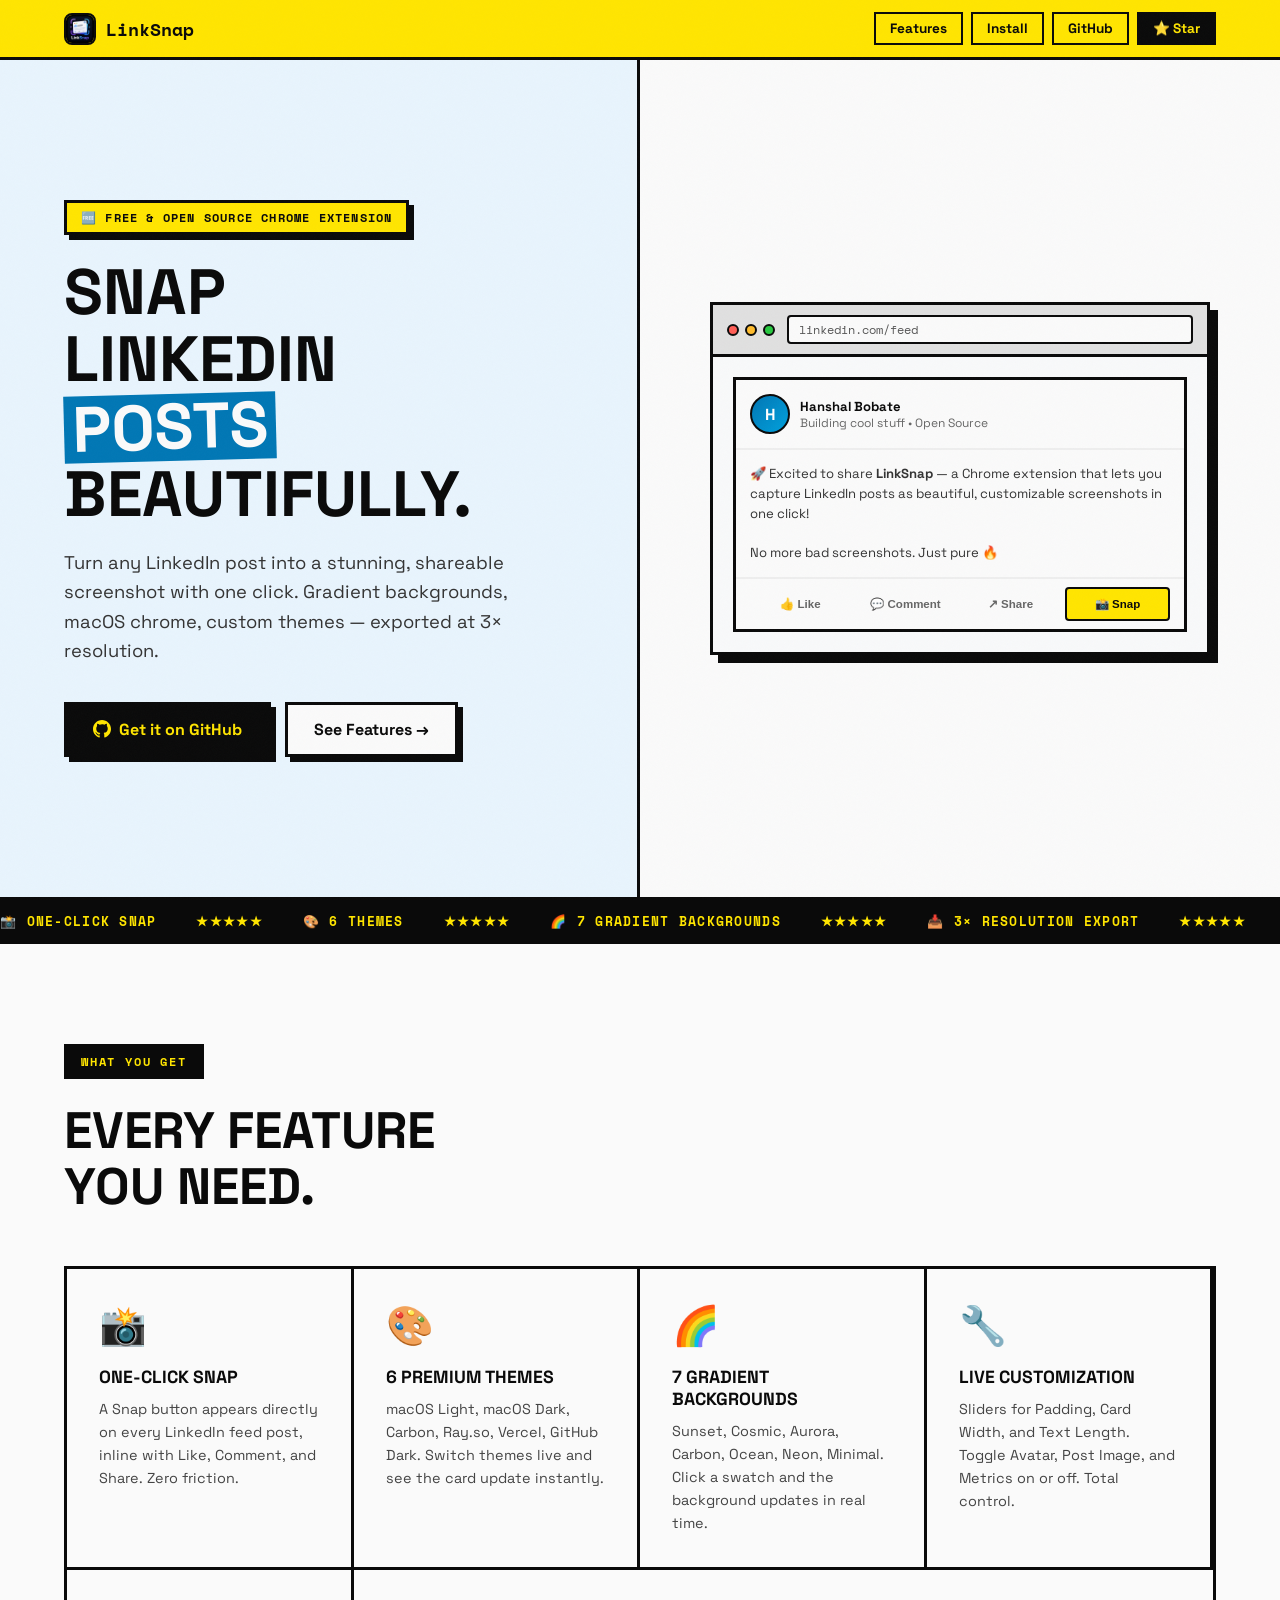
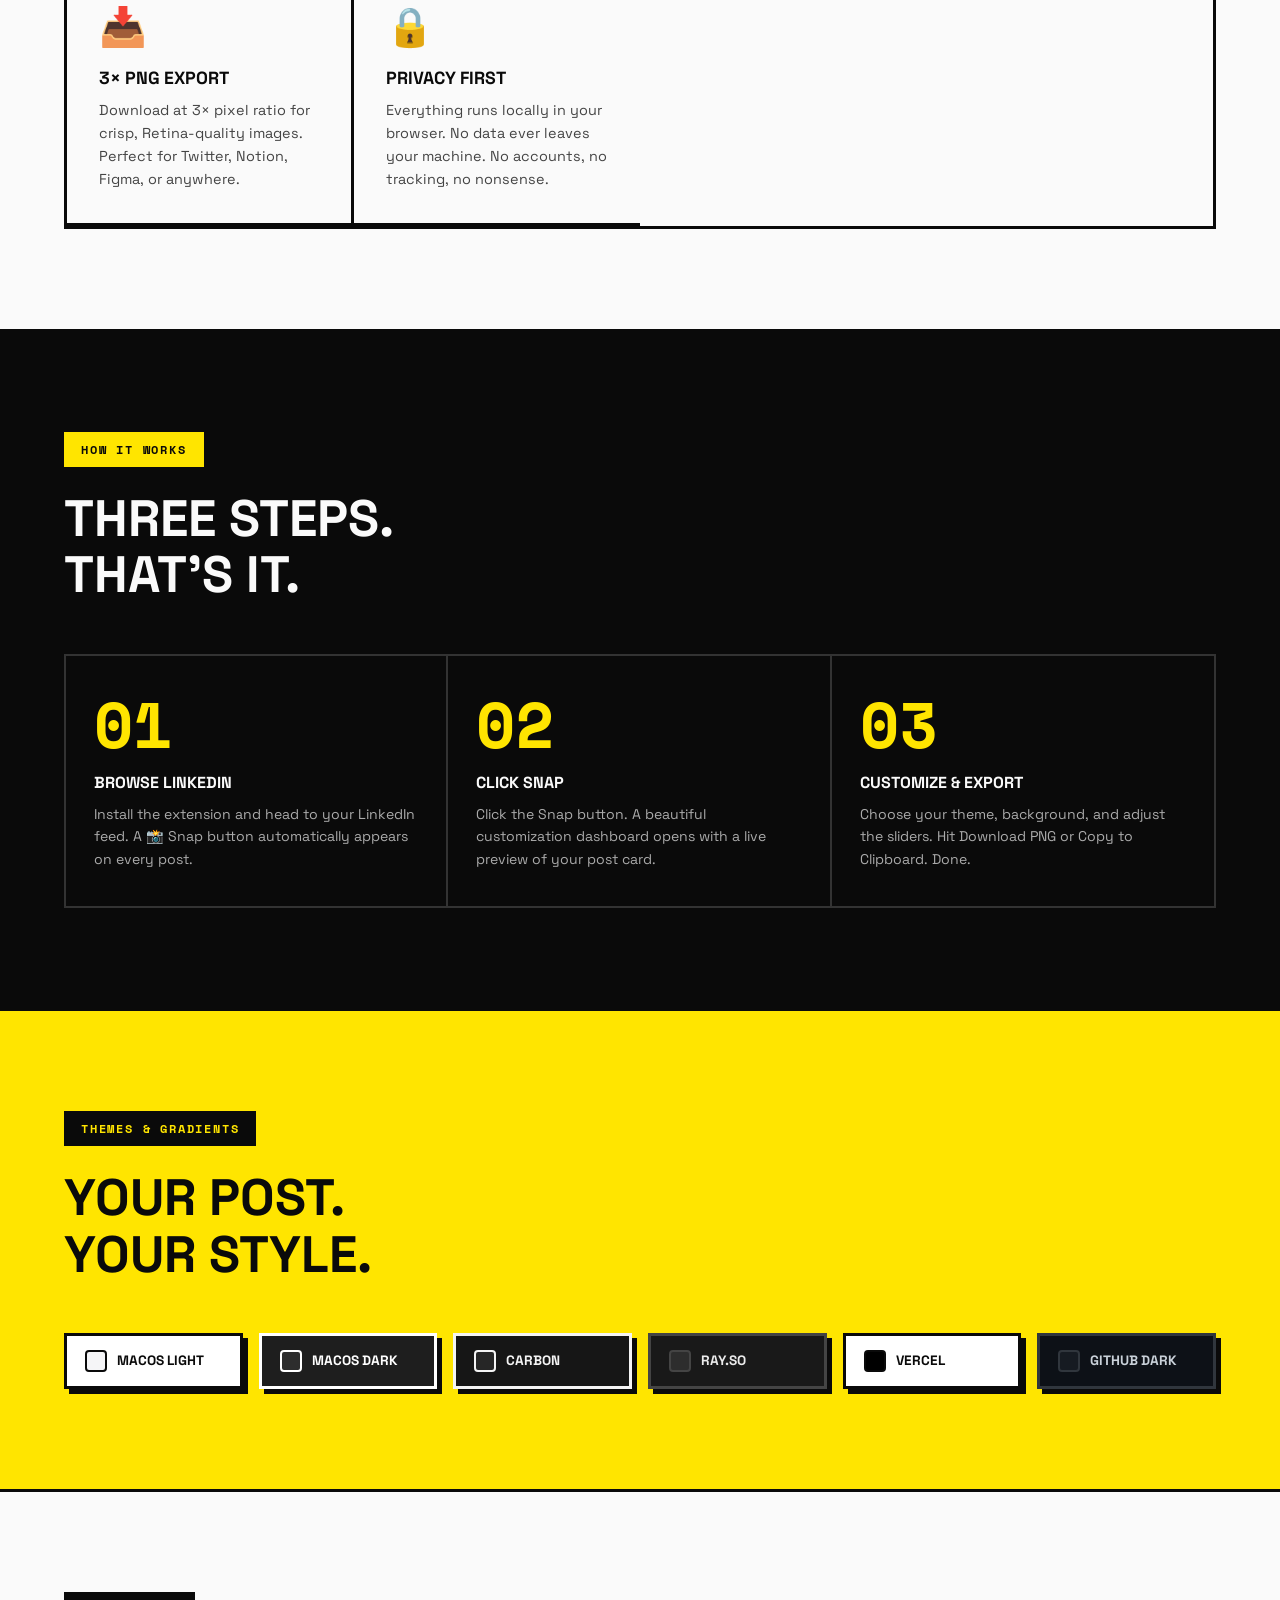
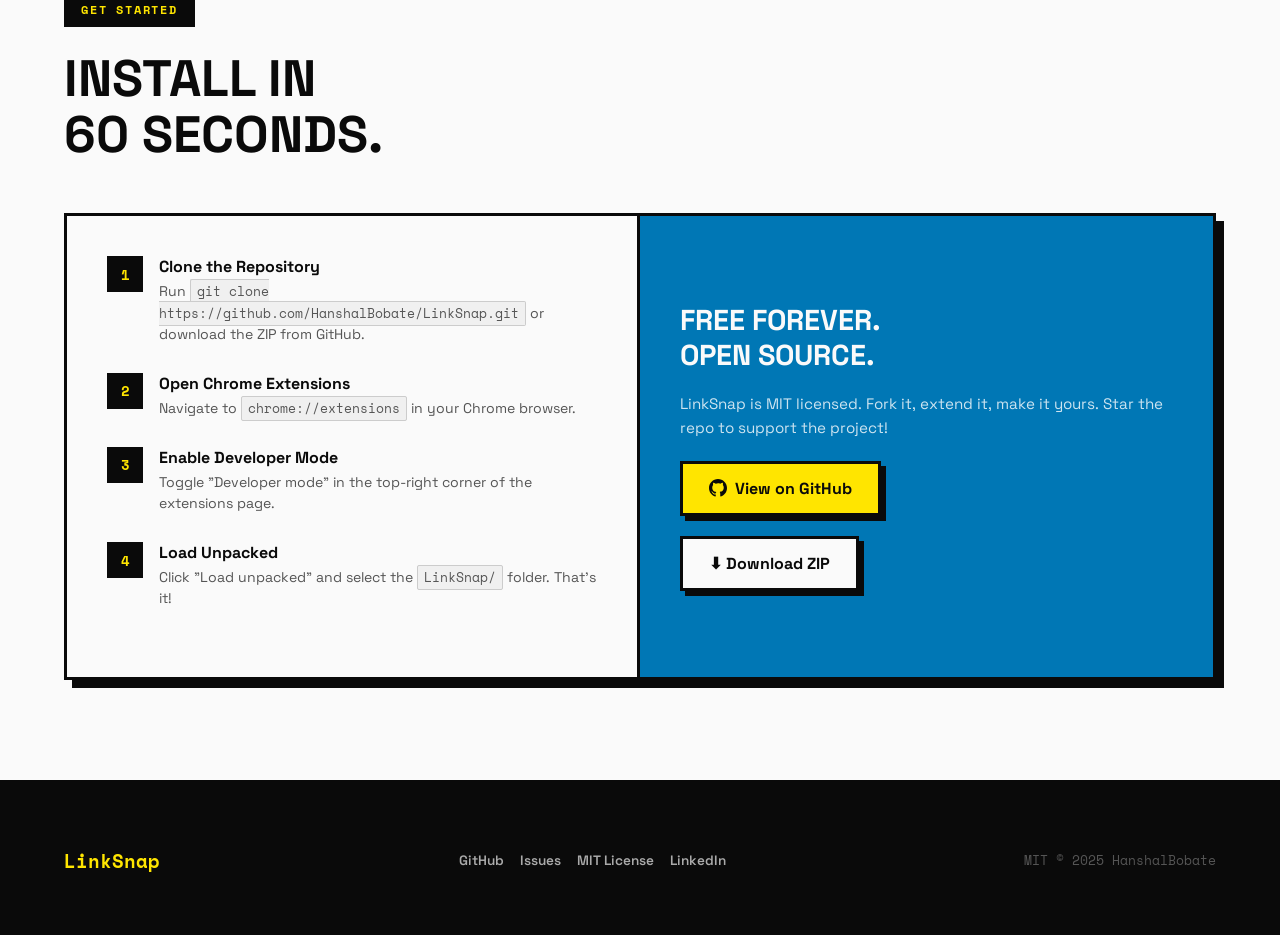
==== docs/index.html @ 0be66f82 "Add GitHub Pages landing page (neobrutalist design)" ====
<!DOCTYPE html>
<html lang="en">
<head>
  <meta charset="UTF-8">
  <meta name="viewport" content="width=device-width, initial-scale=1.0">
  <title>LinkSnap — Beautiful LinkedIn Screenshot Tool</title>
  <meta name="description" content="Turn any LinkedIn post into a stunning, shareable screenshot in one click. A free Chrome Extension with macOS-style UI, gradient backgrounds, and one-click PNG export.">
  <meta property="og:title" content="LinkSnap — Beautiful LinkedIn Screenshots">
  <meta property="og:description" content="Capture LinkedIn posts as stunning, customizable PNG images. Free Chrome Extension.">
  <meta property="og:image" content="https://hanshaldobate.github.io/LinkSnap/preview.png">
  <meta name="twitter:card" content="summary_large_image">
  <link rel="icon" href="../icons/icon128.png">
  <link rel="preconnect" href="https://fonts.googleapis.com">
  <link href="https://fonts.googleapis.com/css2?family=Space+Grotesk:wght@400;500;600;700;800&family=Space+Mono:wght@400;700&display=swap" rel="stylesheet">

  <style>
    *, *::before, *::after { box-sizing: border-box; margin: 0; padding: 0; }

    :root {
      --black: #0a0a0a;
      --white: #fafafa;
      --yellow: #FFE500;
      --blue: #0077B5;
      --blue-light: #E8F4FD;
      --pink: #FF3CAC;
      --green: #00C853;
      --orange: #FF6B35;
      --border: 3px solid var(--black);
      --shadow: 5px 5px 0px var(--black);
      --shadow-lg: 8px 8px 0px var(--black);
    }

    html { scroll-behavior: smooth; }

    body {
      font-family: 'Space Grotesk', sans-serif;
      background-color: var(--white);
      color: var(--black);
      overflow-x: hidden;
    }

    /* ── NAV ─────────────────────────────────────────── */
    nav {
      position: sticky;
      top: 0;
      z-index: 100;
      background: var(--yellow);
      border-bottom: var(--border);
      padding: 0 clamp(16px, 5vw, 80px);
      display: flex;
      align-items: center;
      justify-content: space-between;
      height: 60px;
    }

    .nav-logo {
      display: flex;
      align-items: center;
      gap: 10px;
      font-family: 'Space Mono', monospace;
      font-weight: 700;
      font-size: 1.1rem;
      text-decoration: none;
      color: var(--black);
    }

    .nav-logo img {
      width: 32px;
      height: 32px;
      border: 2px solid var(--black);
      border-radius: 8px;
    }

    .nav-links {
      display: flex;
      align-items: center;
      gap: 8px;
    }

    .nav-links a {
      text-decoration: none;
      color: var(--black);
      font-weight: 700;
      font-size: 0.85rem;
      padding: 6px 14px;
      border: 2px solid var(--black);
      background: transparent;
      transition: background 0.1s, transform 0.1s;
    }

    .nav-links a:hover {
      background: var(--black);
      color: var(--yellow);
    }

    .nav-links a.cta {
      background: var(--black);
      color: var(--yellow);
    }

    .nav-links a.cta:hover {
      background: var(--blue);
      border-color: var(--blue);
      color: var(--white);
    }

    /* ── HERO ─────────────────────────────────────────── */
    .hero {
      min-height: calc(100vh - 60px);
      background: var(--blue-light);
      border-bottom: var(--border);
      display: grid;
      grid-template-columns: 1fr 1fr;
      gap: 0;
    }

    .hero-left {
      padding: clamp(40px, 8vw, 100px) clamp(24px, 5vw, 80px);
      display: flex;
      flex-direction: column;
      justify-content: center;
      border-right: var(--border);
    }

    .hero-badge {
      display: inline-block;
      background: var(--yellow);
      border: var(--border);
      box-shadow: var(--shadow);
      padding: 6px 14px;
      font-family: 'Space Mono', monospace;
      font-size: 0.75rem;
      font-weight: 700;
      text-transform: uppercase;
      letter-spacing: 0.1em;
      margin-bottom: 24px;
      width: fit-content;
    }

    .hero h1 {
      font-size: clamp(2.5rem, 5vw, 4.2rem);
      font-weight: 800;
      line-height: 1.05;
      margin-bottom: 20px;
      text-transform: uppercase;
    }

    .hero h1 .accent {
      background: var(--blue);
      color: var(--white);
      padding: 0 8px;
      display: inline-block;
      transform: rotate(-1.5deg);
    }

    .hero-sub {
      font-size: 1.15rem;
      line-height: 1.6;
      color: #333;
      margin-bottom: 36px;
      max-width: 480px;
    }

    .hero-actions {
      display: flex;
      gap: 14px;
      flex-wrap: wrap;
    }

    .btn {
      display: inline-flex;
      align-items: center;
      gap: 8px;
      padding: 14px 26px;
      font-family: 'Space Grotesk', sans-serif;
      font-size: 1rem;
      font-weight: 700;
      text-decoration: none;
      border: var(--border);
      box-shadow: var(--shadow);
      transition: transform 0.1s, box-shadow 0.1s;
      cursor: pointer;
    }

    .btn:hover {
      transform: translate(-2px, -2px);
      box-shadow: 7px 7px 0px var(--black);
    }

    .btn:active {
      transform: translate(2px, 2px);
      box-shadow: 2px 2px 0px var(--black);
    }

    .btn-primary {
      background: var(--black);
      color: var(--yellow);
    }

    .btn-secondary {
      background: var(--white);
      color: var(--black);
    }

    .hero-right {
      padding: clamp(24px, 4vw, 60px);
      display: flex;
      align-items: center;
      justify-content: center;
      background: var(--white);
      position: relative;
    }

    /* Fake browser mockup */
    .browser-mockup {
      width: 100%;
      max-width: 500px;
      border: var(--border);
      box-shadow: var(--shadow-lg);
      background: #f0f0f0;
    }

    .browser-bar {
      background: #e0e0e0;
      border-bottom: var(--border);
      padding: 10px 14px;
      display: flex;
      align-items: center;
      gap: 12px;
    }

    .browser-dots { display: flex; gap: 6px; }
    .browser-dots span {
      width: 12px; height: 12px;
      border-radius: 50%;
      border: 2px solid var(--black);
      display: block;
    }
    .browser-dots span:nth-child(1) { background: #ff5f57; }
    .browser-dots span:nth-child(2) { background: #febc2e; }
    .browser-dots span:nth-child(3) { background: #28c840; }

    .browser-url {
      flex: 1;
      background: var(--white);
      border: 2px solid var(--black);
      border-radius: 4px;
      padding: 4px 10px;
      font-family: 'Space Mono', monospace;
      font-size: 0.72rem;
      color: #555;
    }

    .browser-content {
      background: #f8f9fa;
      padding: 20px;
    }

    /* LinkedIn post mockup */
    .lk-post {
      background: var(--white);
      border: var(--border);
      font-size: 0.82rem;
    }

    .lk-post-header {
      display: flex;
      align-items: center;
      gap: 10px;
      padding: 14px;
      border-bottom: 2px solid #eee;
    }

    .lk-avatar {
      width: 40px; height: 40px;
      border-radius: 50%;
      background: linear-gradient(135deg, #0077B5, #00A0DC);
      border: 2px solid var(--black);
      display: flex;
      align-items: center;
      justify-content: center;
      color: white;
      font-weight: 700;
      font-size: 1rem;
      flex-shrink: 0;
    }

    .lk-post-meta { flex: 1; }
    .lk-post-meta .name { font-weight: 700; color: var(--black); }
    .lk-post-meta .headline { color: #666; font-size: 0.75rem; }

    .lk-post-body { padding: 14px; line-height: 1.5; color: #333; }

    .lk-post-actions {
      display: flex;
      padding: 8px 14px;
      gap: 4px;
      border-top: 2px solid #eee;
    }

    .lk-action-btn {
      flex: 1;
      padding: 8px 4px;
      font-size: 0.72rem;
      font-weight: 600;
      color: #666;
      background: none;
      border: none;
      border-radius: 4px;
      cursor: pointer;
      display: flex;
      align-items: center;
      justify-content: center;
      gap: 4px;
    }

    .lk-snap-btn {
      background: var(--yellow) !important;
      border: 2px solid var(--black) !important;
      color: var(--black) !important;
      font-weight: 700;
      border-radius: 4px;
      animation: pulse-btn 2s ease-in-out infinite;
    }

    @keyframes pulse-btn {
      0%, 100% { box-shadow: none; }
      50% { box-shadow: 0 0 0 3px rgba(255,229,0,0.4); }
    }

    /* ── TICKER ────────────────────────────────────────── */
    .ticker {
      background: var(--black);
      color: var(--yellow);
      border-bottom: var(--border);
      padding: 10px 0;
      overflow: hidden;
      white-space: nowrap;
    }

    .ticker-track {
      display: inline-flex;
      gap: 40px;
      animation: ticker 20s linear infinite;
    }

    .ticker-item {
      font-family: 'Space Mono', monospace;
      font-size: 0.8rem;
      font-weight: 700;
      text-transform: uppercase;
      letter-spacing: 0.1em;
    }

    @keyframes ticker {
      from { transform: translateX(0); }
      to { transform: translateX(-50%); }
    }

    /* ── FEATURES ──────────────────────────────────────── */
    .features {
      padding: clamp(40px, 8vw, 100px) clamp(24px, 5vw, 80px);
      border-bottom: var(--border);
    }

    .section-label {
      font-family: 'Space Mono', monospace;
      font-size: 0.75rem;
      font-weight: 700;
      text-transform: uppercase;
      letter-spacing: 0.15em;
      border: var(--border);
      background: var(--black);
      color: var(--yellow);
      padding: 6px 14px;
      display: inline-block;
      margin-bottom: 24px;
    }

    .section-title {
      font-size: clamp(2rem, 4vw, 3.2rem);
      font-weight: 800;
      text-transform: uppercase;
      line-height: 1.1;
      margin-bottom: 50px;
    }

    .features-grid {
      display: grid;
      grid-template-columns: repeat(auto-fit, minmax(280px, 1fr));
      gap: 0;
      border: var(--border);
    }

    .feature-card {
      padding: 32px;
      border-right: var(--border);
      border-bottom: var(--border);
      position: relative;
      transition: background 0.15s;
    }

    .feature-card:hover { background: var(--yellow); }

    .feature-card:last-child { border-right: none; }

    .feature-icon {
      font-size: 2.4rem;
      margin-bottom: 16px;
      display: block;
    }

    .feature-card h3 {
      font-size: 1.1rem;
      font-weight: 800;
      text-transform: uppercase;
      margin-bottom: 10px;
    }

    .feature-card p {
      font-size: 0.9rem;
      line-height: 1.6;
      color: #444;
    }

    .feature-card:hover p { color: var(--black); }

    /* ── HOW IT WORKS ─────────────────────────────────── */
    .how-it-works {
      background: var(--black);
      color: var(--white);
      padding: clamp(40px, 8vw, 100px) clamp(24px, 5vw, 80px);
      border-bottom: var(--border);
    }

    .how-it-works .section-label {
      background: var(--yellow);
      color: var(--black);
      border-color: var(--yellow);
    }

    .how-it-works .section-title { color: var(--white); }

    .steps {
      display: grid;
      grid-template-columns: repeat(auto-fit, minmax(220px, 1fr));
      gap: 0;
      margin-top: 50px;
    }

    .step {
      padding: 36px 28px;
      border: 2px solid #333;
      border-left: none;
      position: relative;
    }

    .step:first-child { border-left: 2px solid #333; }

    .step-num {
      font-family: 'Space Mono', monospace;
      font-size: 4rem;
      font-weight: 700;
      color: var(--yellow);
      line-height: 1;
      display: block;
      margin-bottom: 16px;
    }

    .step h3 {
      font-size: 1rem;
      font-weight: 800;
      text-transform: uppercase;
      margin-bottom: 10px;
      color: var(--white);
    }

    .step p {
      font-size: 0.88rem;
      line-height: 1.6;
      color: #aaa;
    }

    /* ── THEMES ────────────────────────────────────────── */
    .themes-section {
      padding: clamp(40px, 8vw, 100px) clamp(24px, 5vw, 80px);
      border-bottom: var(--border);
      background: var(--yellow);
    }

    .themes-grid {
      display: grid;
      grid-template-columns: repeat(auto-fit, minmax(160px, 1fr));
      gap: 16px;
      margin-top: 40px;
    }

    .theme-pill {
      border: var(--border);
      box-shadow: var(--shadow);
      padding: 14px 18px;
      font-weight: 700;
      font-size: 0.85rem;
      text-transform: uppercase;
      display: flex;
      align-items: center;
      gap: 10px;
      transition: transform 0.1s, box-shadow 0.1s;
      cursor: default;
    }

    .theme-pill:hover {
      transform: translate(-2px, -2px);
      box-shadow: 7px 7px 0 var(--black);
    }

    .theme-swatch {
      width: 22px; height: 22px;
      border: 2px solid var(--black);
      border-radius: 4px;
      flex-shrink: 0;
    }

    /* ── INSTALL ──────────────────────────────────────── */
    .install {
      padding: clamp(40px, 8vw, 100px) clamp(24px, 5vw, 80px);
      border-bottom: var(--border);
    }

    .install-grid {
      display: grid;
      grid-template-columns: 1fr 1fr;
      gap: 0;
      border: var(--border);
      box-shadow: var(--shadow-lg);
      margin-top: 40px;
    }

    .install-steps {
      padding: 40px;
      border-right: var(--border);
    }

    .install-step {
      display: flex;
      gap: 16px;
      margin-bottom: 28px;
    }

    .install-step-num {
      width: 36px;
      height: 36px;
      background: var(--black);
      color: var(--yellow);
      font-family: 'Space Mono', monospace;
      font-weight: 700;
      font-size: 0.9rem;
      display: flex;
      align-items: center;
      justify-content: center;
      flex-shrink: 0;
      border: var(--border);
    }

    .install-step-text h4 {
      font-weight: 700;
      margin-bottom: 4px;
    }

    .install-step-text p {
      font-size: 0.88rem;
      color: #555;
      line-height: 1.5;
    }

    .install-step-text code {
      font-family: 'Space Mono', monospace;
      background: #f0f0f0;
      border: 1px solid #ccc;
      padding: 2px 6px;
      font-size: 0.8rem;
      border-radius: 2px;
    }

    .install-cta {
      padding: 40px;
      background: var(--blue);
      display: flex;
      flex-direction: column;
      align-items: flex-start;
      justify-content: center;
      gap: 20px;
    }

    .install-cta h3 {
      font-size: 1.8rem;
      font-weight: 800;
      text-transform: uppercase;
      color: var(--white);
      line-height: 1.2;
    }

    .install-cta p {
      color: rgba(255,255,255,0.8);
      font-size: 0.95rem;
      line-height: 1.6;
    }

    .btn-white {
      background: var(--white);
      color: var(--black);
    }

    .btn-yellow {
      background: var(--yellow);
      color: var(--black);
    }

    /* ── FOOTER ────────────────────────────────────────── */
    footer {
      background: var(--black);
      color: var(--white);
      padding: clamp(30px, 5vw, 60px) clamp(24px, 5vw, 80px);
      display: flex;
      align-items: center;
      justify-content: space-between;
      flex-wrap: wrap;
      gap: 20px;
      border-top: var(--border);
    }

    .footer-logo {
      font-family: 'Space Mono', monospace;
      font-weight: 700;
      font-size: 1.2rem;
      color: var(--yellow);
    }

    .footer-links {
      display: flex;
      gap: 16px;
      flex-wrap: wrap;
    }

    .footer-links a {
      color: #aaa;
      text-decoration: none;
      font-size: 0.85rem;
      font-weight: 600;
      transition: color 0.15s;
    }

    .footer-links a:hover { color: var(--yellow); }

    .footer-copy {
      font-size: 0.8rem;
      color: #555;
      font-family: 'Space Mono', monospace;
    }

    /* ── NOISE OVERLAY ─────────────────────────────────── */
    .noise {
      position: fixed;
      inset: 0;
      pointer-events: none;
      z-index: 9999;
      opacity: 0.025;
      background-image: url("data:image/svg+xml,%3Csvg viewBox='0 0 256 256' xmlns='http://www.w3.org/2000/svg'%3E%3Cfilter id='noise'%3E%3CfeTurbulence type='fractalNoise' baseFrequency='0.9' numOctaves='4' stitchTiles='stitch'/%3E%3C/filter%3E%3Crect width='100%25' height='100%25' filter='url(%23noise)'/%3E%3C/svg%3E");
      background-size: 150px 150px;
    }

    /* ── RESPONSIVE ────────────────────────────────────── */
    @media (max-width: 768px) {
      .hero { grid-template-columns: 1fr; }
      .hero-left { border-right: none; border-bottom: var(--border); }
      .hero-right { display: none; }
      .install-grid { grid-template-columns: 1fr; }
      .install-steps { border-right: none; border-bottom: var(--border); }
      .steps { grid-template-columns: 1fr; }
      .step { border-left: 2px solid #333; border-top: none; }
      .step:first-child { border-top: 2px solid #333; }
      nav .nav-links { display: none; }
      .features-grid { grid-template-columns: 1fr; }
      .feature-card { border-right: none !important; }
    }
  </style>
</head>
<body>

  <div class="noise"></div>

  <!-- NAV -->
  <nav>
    <a href="#" class="nav-logo">
      <img src="../icons/icon128.png" alt="LinkSnap">
      LinkSnap
    </a>
    <div class="nav-links">
      <a href="#features">Features</a>
      <a href="#install">Install</a>
      <a href="https://github.com/HanshalBobate/LinkSnap" target="_blank">GitHub</a>
      <a href="https://github.com/HanshalBobate/LinkSnap" target="_blank" class="cta">⭐ Star</a>
    </div>
  </nav>

  <!-- HERO -->
  <section class="hero">
    <div class="hero-left">
      <div class="hero-badge">🆓 Free &amp; Open Source Chrome Extension</div>
      <h1>
        Snap<br>
        LinkedIn<br>
        <span class="accent">Posts</span><br>
        Beautifully.
      </h1>
      <p class="hero-sub">
        Turn any LinkedIn post into a stunning, shareable screenshot with one click. 
        Gradient backgrounds, macOS chrome, custom themes — exported at 3× resolution.
      </p>
      <div class="hero-actions">
        <a href="https://github.com/HanshalBobate/LinkSnap" target="_blank" class="btn btn-primary">
          <svg width="18" height="18" viewBox="0 0 24 24" fill="currentColor"><path d="M12 0C5.374 0 0 5.373 0 12c0 5.302 3.438 9.8 8.207 11.387.599.111.793-.261.793-.577v-2.234c-3.338.726-4.033-1.416-4.033-1.416-.546-1.387-1.333-1.756-1.333-1.756-1.089-.745.083-.729.083-.729 1.205.084 1.839 1.237 1.839 1.237 1.07 1.834 2.807 1.304 3.492.997.107-.775.418-1.305.762-1.604-2.665-.305-5.467-1.334-5.467-5.931 0-1.311.469-2.381 1.236-3.221-.124-.303-.535-1.524.117-3.176 0 0 1.008-.322 3.301 1.23A11.509 11.509 0 0 1 12 5.803c1.02.005 2.047.138 3.006.404 2.291-1.552 3.297-1.23 3.297-1.23.653 1.653.242 2.874.118 3.176.77.84 1.235 1.911 1.235 3.221 0 4.609-2.807 5.624-5.479 5.921.43.372.823 1.102.823 2.222v3.293c0 .319.192.694.801.576C20.566 21.797 24 17.3 24 12c0-6.627-5.373-12-12-12z"/></svg>
          Get it on GitHub
        </a>
        <a href="#features" class="btn btn-secondary">See Features →</a>
      </div>
    </div>
    <div class="hero-right">
      <div class="browser-mockup">
        <div class="browser-bar">
          <div class="browser-dots">
            <span></span><span></span><span></span>
          </div>
          <div class="browser-url">linkedin.com/feed</div>
        </div>
        <div class="browser-content">
          <div class="lk-post">
            <div class="lk-post-header">
              <div class="lk-avatar">H</div>
              <div class="lk-post-meta">
                <div class="name">Hanshal Bobate</div>
                <div class="headline">Building cool stuff • Open Source</div>
              </div>
            </div>
            <div class="lk-post-body">
              🚀 Excited to share <strong>LinkSnap</strong> — a Chrome extension that lets you capture LinkedIn posts as beautiful, customizable screenshots in one click!<br><br>
              No more bad screenshots. Just pure 🔥
            </div>
            <div class="lk-post-actions">
              <button class="lk-action-btn">👍 Like</button>
              <button class="lk-action-btn">💬 Comment</button>
              <button class="lk-action-btn">↗ Share</button>
              <button class="lk-action-btn lk-snap-btn">📸 Snap</button>
            </div>
          </div>
        </div>
      </div>
    </div>
  </section>

  <!-- TICKER -->
  <div class="ticker" aria-hidden="true">
    <div class="ticker-track">
      <span class="ticker-item">📸 One-Click Snap</span>
      <span class="ticker-item">★★★★★</span>
      <span class="ticker-item">🎨 6 Themes</span>
      <span class="ticker-item">★★★★★</span>
      <span class="ticker-item">🌈 7 Gradient Backgrounds</span>
      <span class="ticker-item">★★★★★</span>
      <span class="ticker-item">📥 3× Resolution Export</span>
      <span class="ticker-item">★★★★★</span>
      <span class="ticker-item">🔒 100% Local — Zero Data Collected</span>
      <span class="ticker-item">★★★★★</span>
      <span class="ticker-item">📸 One-Click Snap</span>
      <span class="ticker-item">★★★★★</span>
      <span class="ticker-item">🎨 6 Themes</span>
      <span class="ticker-item">★★★★★</span>
      <span class="ticker-item">🌈 7 Gradient Backgrounds</span>
      <span class="ticker-item">★★★★★</span>
      <span class="ticker-item">📥 3× Resolution Export</span>
      <span class="ticker-item">★★★★★</span>
      <span class="ticker-item">🔒 100% Local — Zero Data Collected</span>
      <span class="ticker-item">★★★★★</span>
    </div>
  </div>

  <!-- FEATURES -->
  <section class="features" id="features">
    <div class="section-label">What You Get</div>
    <h2 class="section-title">Every Feature<br>You Need.</h2>
    <div class="features-grid">
      <div class="feature-card">
        <span class="feature-icon">📸</span>
        <h3>One-Click Snap</h3>
        <p>A Snap button appears directly on every LinkedIn feed post, inline with Like, Comment, and Share. Zero friction.</p>
      </div>
      <div class="feature-card">
        <span class="feature-icon">🎨</span>
        <h3>6 Premium Themes</h3>
        <p>macOS Light, macOS Dark, Carbon, Ray.so, Vercel, GitHub Dark. Switch themes live and see the card update instantly.</p>
      </div>
      <div class="feature-card">
        <span class="feature-icon">🌈</span>
        <h3>7 Gradient Backgrounds</h3>
        <p>Sunset, Cosmic, Aurora, Carbon, Ocean, Neon, Minimal. Click a swatch and the background updates in real time.</p>
      </div>
      <div class="feature-card">
        <span class="feature-icon">🔧</span>
        <h3>Live Customization</h3>
        <p>Sliders for Padding, Card Width, and Text Length. Toggle Avatar, Post Image, and Metrics on or off. Total control.</p>
      </div>
      <div class="feature-card">
        <span class="feature-icon">📥</span>
        <h3>3× PNG Export</h3>
        <p>Download at 3× pixel ratio for crisp, Retina-quality images. Perfect for Twitter, Notion, Figma, or anywhere.</p>
      </div>
      <div class="feature-card">
        <span class="feature-icon">🔒</span>
        <h3>Privacy First</h3>
        <p>Everything runs locally in your browser. No data ever leaves your machine. No accounts, no tracking, no nonsense.</p>
      </div>
    </div>
  </section>

  <!-- HOW IT WORKS -->
  <section class="how-it-works" id="how">
    <div class="section-label">How It Works</div>
    <h2 class="section-title">Three Steps.<br>That's It.</h2>
    <div class="steps">
      <div class="step">
        <span class="step-num">01</span>
        <h3>Browse LinkedIn</h3>
        <p>Install the extension and head to your LinkedIn feed. A 📸 Snap button automatically appears on every post.</p>
      </div>
      <div class="step">
        <span class="step-num">02</span>
        <h3>Click Snap</h3>
        <p>Click the Snap button. A beautiful customization dashboard opens with a live preview of your post card.</p>
      </div>
      <div class="step">
        <span class="step-num">03</span>
        <h3>Customize &amp; Export</h3>
        <p>Choose your theme, background, and adjust the sliders. Hit Download PNG or Copy to Clipboard. Done.</p>
      </div>
    </div>
  </section>

  <!-- THEMES -->
  <section class="themes-section">
    <div class="section-label">Themes &amp; Gradients</div>
    <h2 class="section-title">Your Post.<br>Your Style.</h2>
    <div class="themes-grid">
      <div class="theme-pill" style="background:#fff;">
        <div class="theme-swatch" style="background:#f5f5f7;"></div>
        macOS Light
      </div>
      <div class="theme-pill" style="background:#1e1e1e;color:#fff;border-color:#fff;">
        <div class="theme-swatch" style="background:#2d2d2d;border-color:#fff;"></div>
        macOS Dark
      </div>
      <div class="theme-pill" style="background:#161616;color:#f4f4f4;border-color:#f4f4f4;">
        <div class="theme-swatch" style="background:#262626;border-color:#f4f4f4;"></div>
        Carbon
      </div>
      <div class="theme-pill" style="background:#191919;color:#ebebeb;border-color:#444;">
        <div class="theme-swatch" style="background:#2d2d2d;border-color:#444;"></div>
        Ray.so
      </div>
      <div class="theme-pill" style="background:#fff;">
        <div class="theme-swatch" style="background:#000;"></div>
        Vercel
      </div>
      <div class="theme-pill" style="background:#0d1117;color:#c9d1d9;border-color:#30363d;">
        <div class="theme-swatch" style="background:#161b22;border-color:#30363d;"></div>
        GitHub Dark
      </div>
    </div>
  </section>

  <!-- INSTALL -->
  <section class="install" id="install">
    <div class="section-label">Get Started</div>
    <h2 class="section-title">Install in<br>60 Seconds.</h2>
    <div class="install-grid">
      <div class="install-steps">
        <div class="install-step">
          <div class="install-step-num">1</div>
          <div class="install-step-text">
            <h4>Clone the Repository</h4>
            <p>Run <code>git clone https://github.com/HanshalBobate/LinkSnap.git</code> or download the ZIP from GitHub.</p>
          </div>
        </div>
        <div class="install-step">
          <div class="install-step-num">2</div>
          <div class="install-step-text">
            <h4>Open Chrome Extensions</h4>
            <p>Navigate to <code>chrome://extensions</code> in your Chrome browser.</p>
          </div>
        </div>
        <div class="install-step">
          <div class="install-step-num">3</div>
          <div class="install-step-text">
            <h4>Enable Developer Mode</h4>
            <p>Toggle "Developer mode" in the top-right corner of the extensions page.</p>
          </div>
        </div>
        <div class="install-step">
          <div class="install-step-num">4</div>
          <div class="install-step-text">
            <h4>Load Unpacked</h4>
            <p>Click "Load unpacked" and select the <code>LinkSnap/</code> folder. That's it!</p>
          </div>
        </div>
      </div>
      <div class="install-cta">
        <h3>Free Forever.<br>Open Source.</h3>
        <p>LinkSnap is MIT licensed. Fork it, extend it, make it yours. Star the repo to support the project!</p>
        <a href="https://github.com/HanshalBobate/LinkSnap" target="_blank" class="btn btn-yellow">
          <svg width="18" height="18" viewBox="0 0 24 24" fill="currentColor"><path d="M12 0C5.374 0 0 5.373 0 12c0 5.302 3.438 9.8 8.207 11.387.599.111.793-.261.793-.577v-2.234c-3.338.726-4.033-1.416-4.033-1.416-.546-1.387-1.333-1.756-1.333-1.756-1.089-.745.083-.729.083-.729 1.205.084 1.839 1.237 1.839 1.237 1.07 1.834 2.807 1.304 3.492.997.107-.775.418-1.305.762-1.604-2.665-.305-5.467-1.334-5.467-5.931 0-1.311.469-2.381 1.236-3.221-.124-.303-.535-1.524.117-3.176 0 0 1.008-.322 3.301 1.23A11.509 11.509 0 0 1 12 5.803c1.02.005 2.047.138 3.006.404 2.291-1.552 3.297-1.23 3.297-1.23.653 1.653.242 2.874.118 3.176.77.84 1.235 1.911 1.235 3.221 0 4.609-2.807 5.624-5.479 5.921.43.372.823 1.102.823 2.222v3.293c0 .319.192.694.801.576C20.566 21.797 24 17.3 24 12c0-6.627-5.373-12-12-12z"/></svg>
          View on GitHub
        </a>
        <a href="https://github.com/HanshalBobate/LinkSnap/archive/refs/heads/main.zip" class="btn btn-white">
          ⬇ Download ZIP
        </a>
      </div>
    </div>
  </section>

  <!-- FOOTER -->
  <footer>
    <div class="footer-logo">LinkSnap</div>
    <div class="footer-links">
      <a href="https://github.com/HanshalBobate/LinkSnap" target="_blank">GitHub</a>
      <a href="https://github.com/HanshalBobate/LinkSnap/issues" target="_blank">Issues</a>
      <a href="https://github.com/HanshalBobate/LinkSnap/blob/main/LICENSE" target="_blank">MIT License</a>
      <a href="https://www.linkedin.com" target="_blank">LinkedIn</a>
    </div>
    <div class="footer-copy">MIT © 2025 HanshalBobate</div>
  </footer>

</body>
</html>
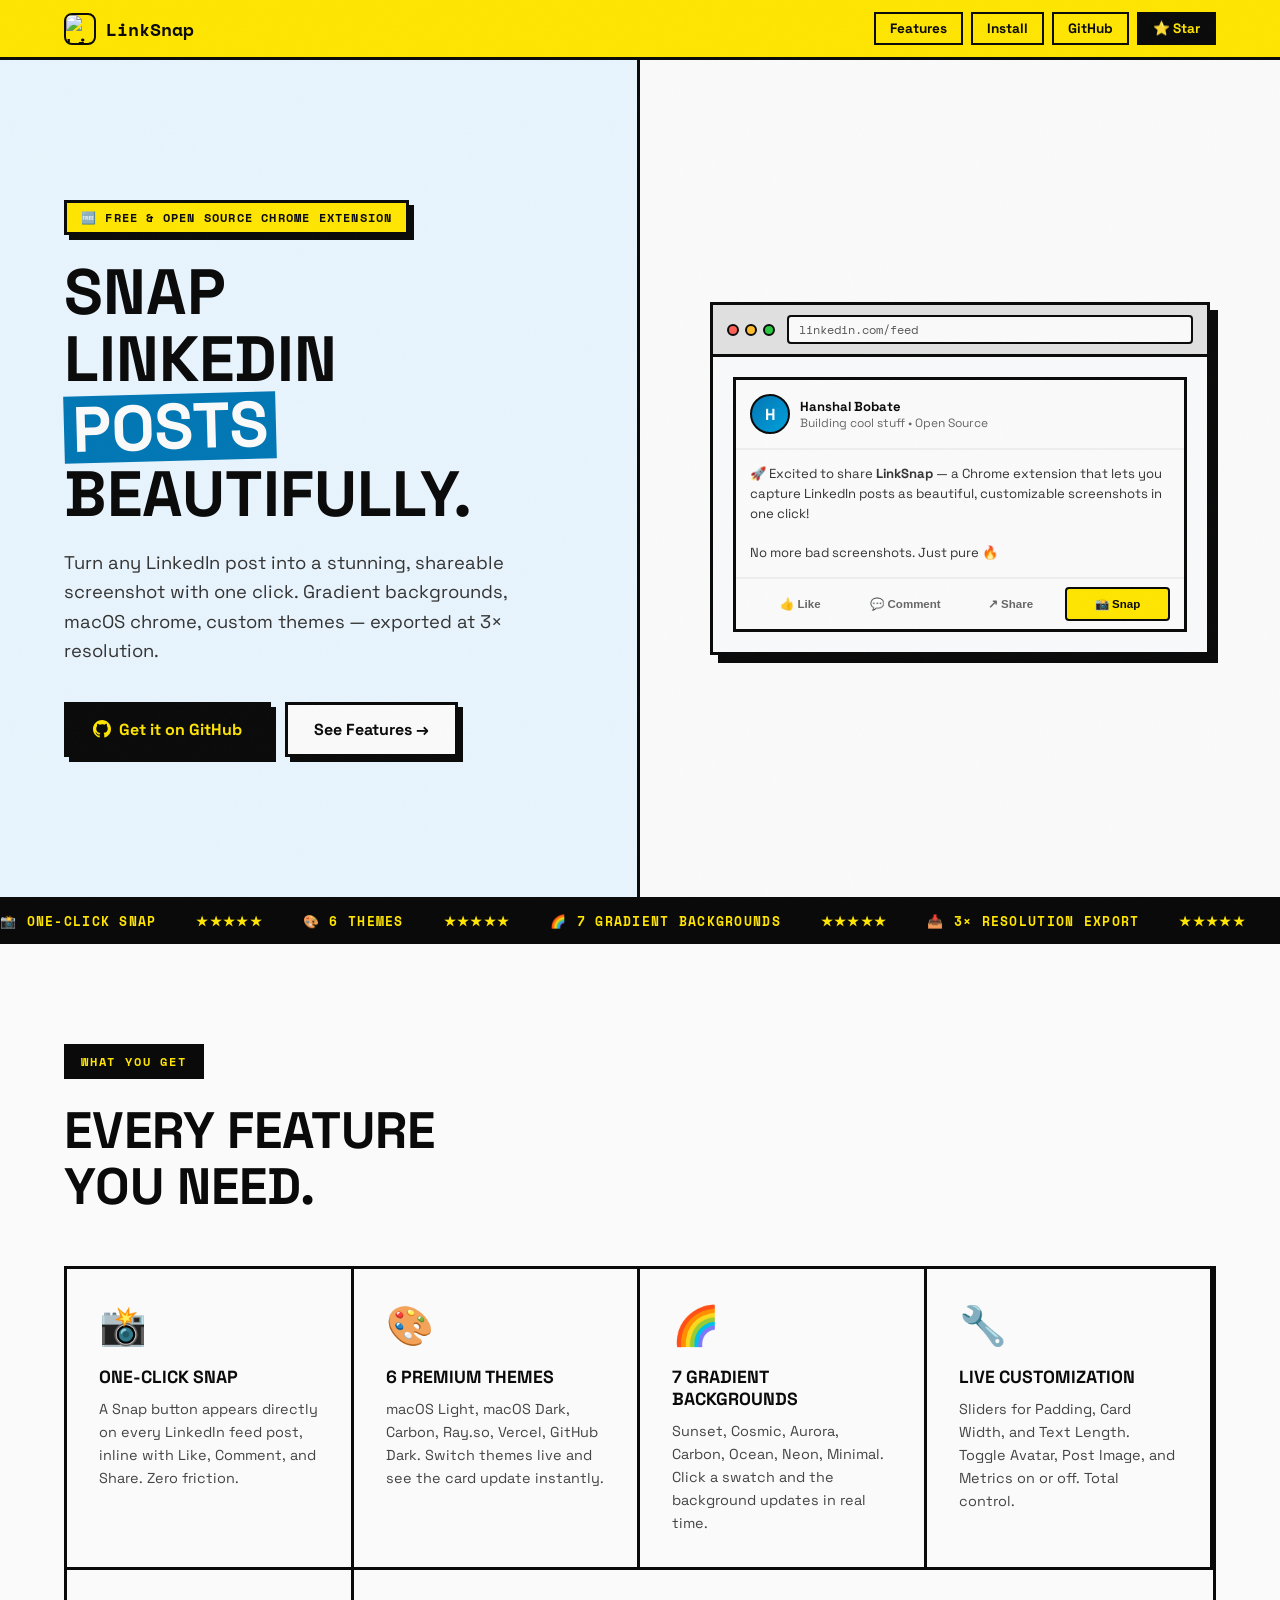
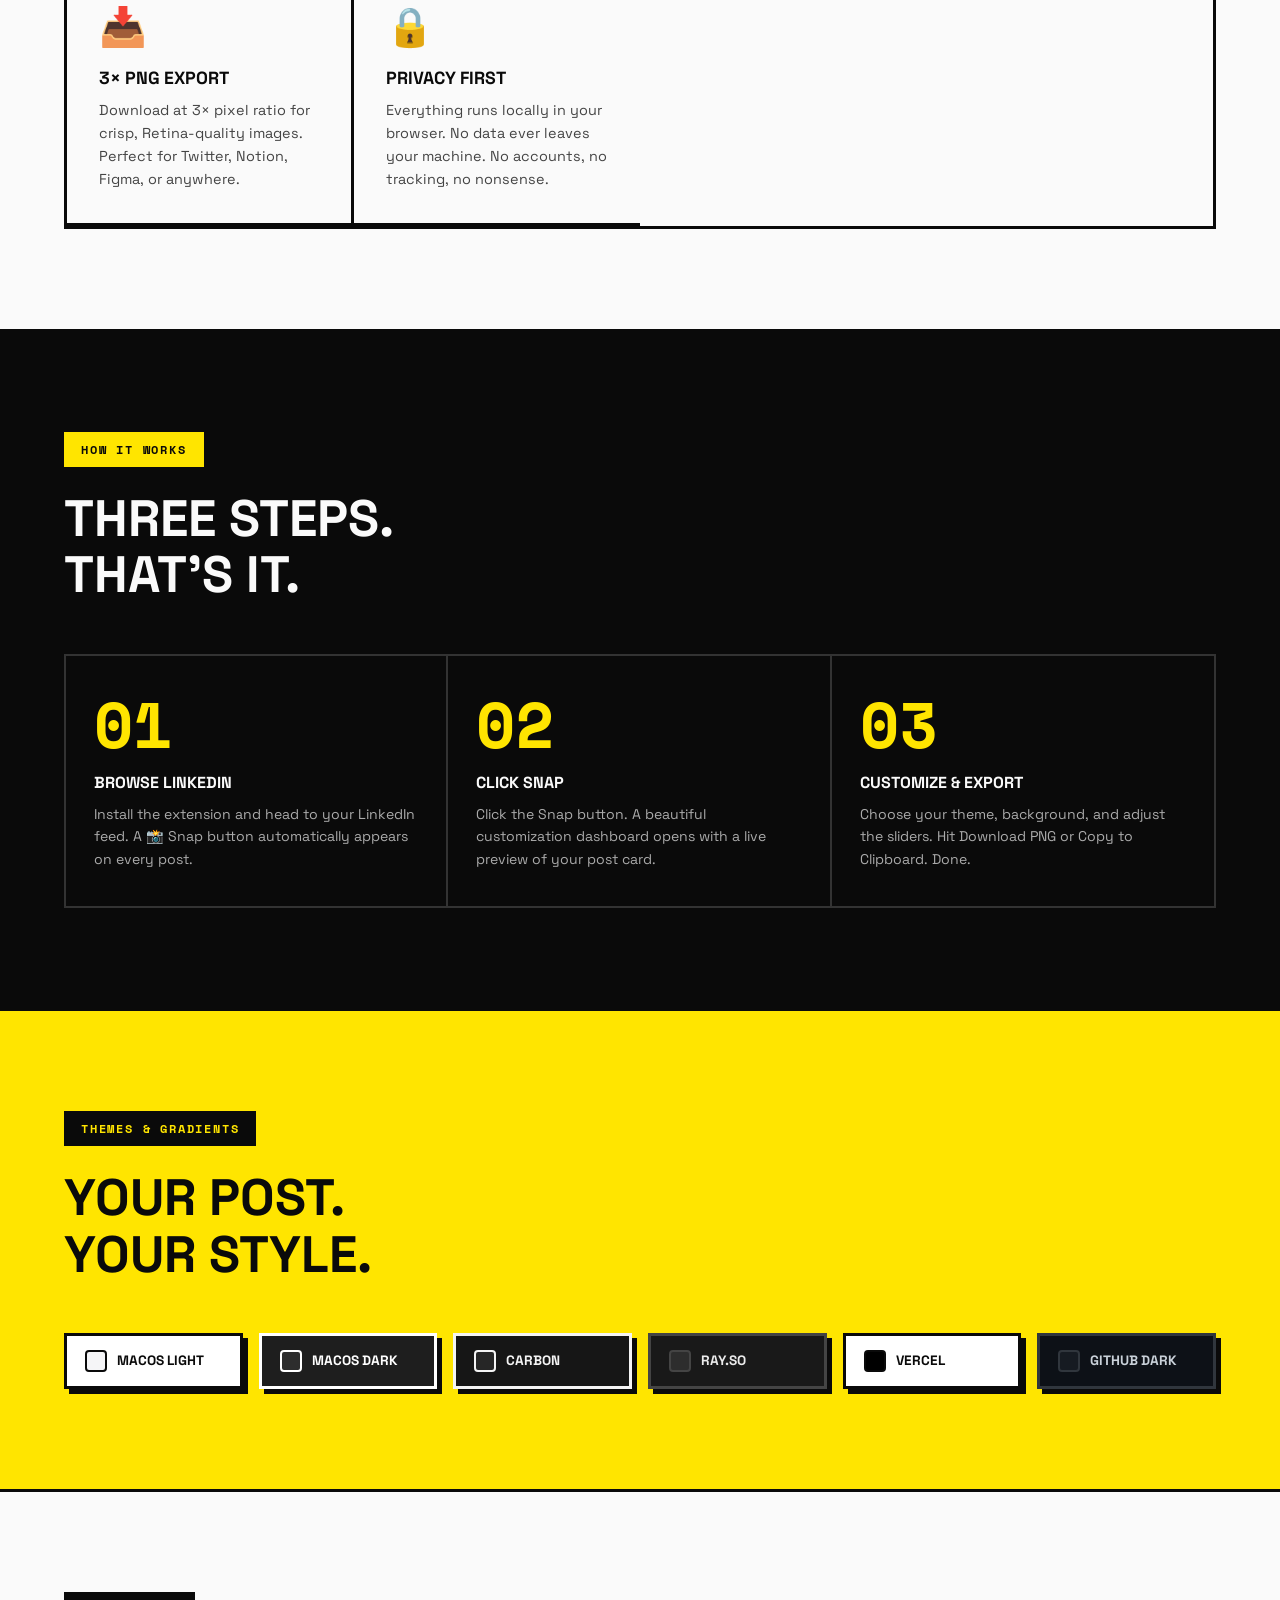
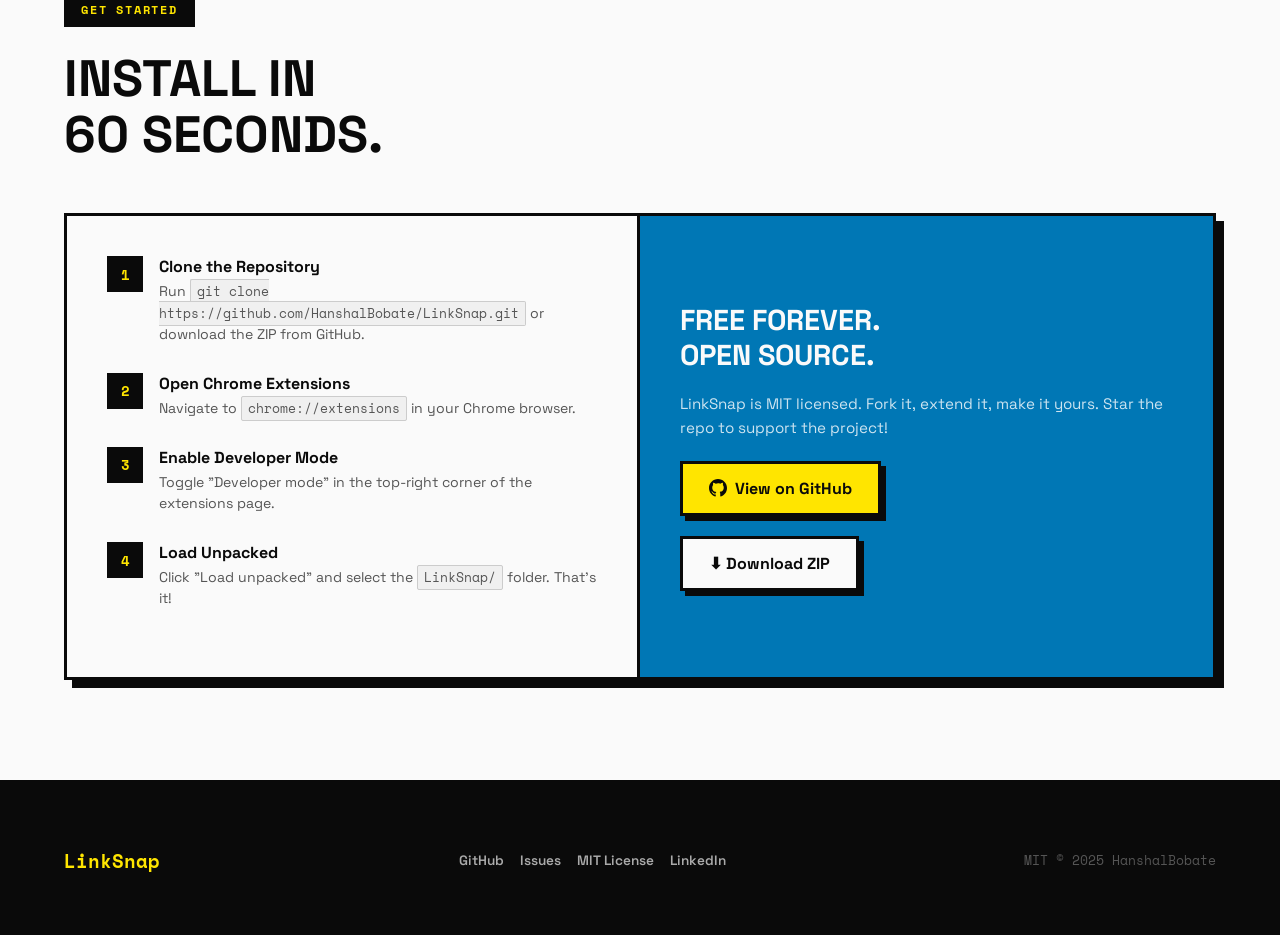
==== commit dc77dde1: "Update index.html" ====
--- a/docs/index.html
+++ b/docs/index.html
@@ -9,7 +9,7 @@
   <meta property="og:description" content="Capture LinkedIn posts as stunning, customizable PNG images. Free Chrome Extension.">
   <meta property="og:image" content="https://hanshaldobate.github.io/LinkSnap/preview.png">
   <meta name="twitter:card" content="summary_large_image">
-  <link rel="icon" href="../icons/icon128.png">
+  <link rel="icon" href="/LinkSnap/icons/icon128.png">
   <link rel="preconnect" href="https://fonts.googleapis.com">
   <link href="https://fonts.googleapis.com/css2?family=Space+Grotesk:wght@400;500;600;700;800&family=Space+Mono:wght@400;700&display=swap" rel="stylesheet">
 
@@ -692,7 +692,7 @@
   <!-- NAV -->
   <nav>
     <a href="#" class="nav-logo">
-      <img src="../icons/icon128.png" alt="LinkSnap">
+      <img src="/LinkSnap/icons/icon128.png" alt="LinkSnap">
       LinkSnap
     </a>
     <div class="nav-links">
